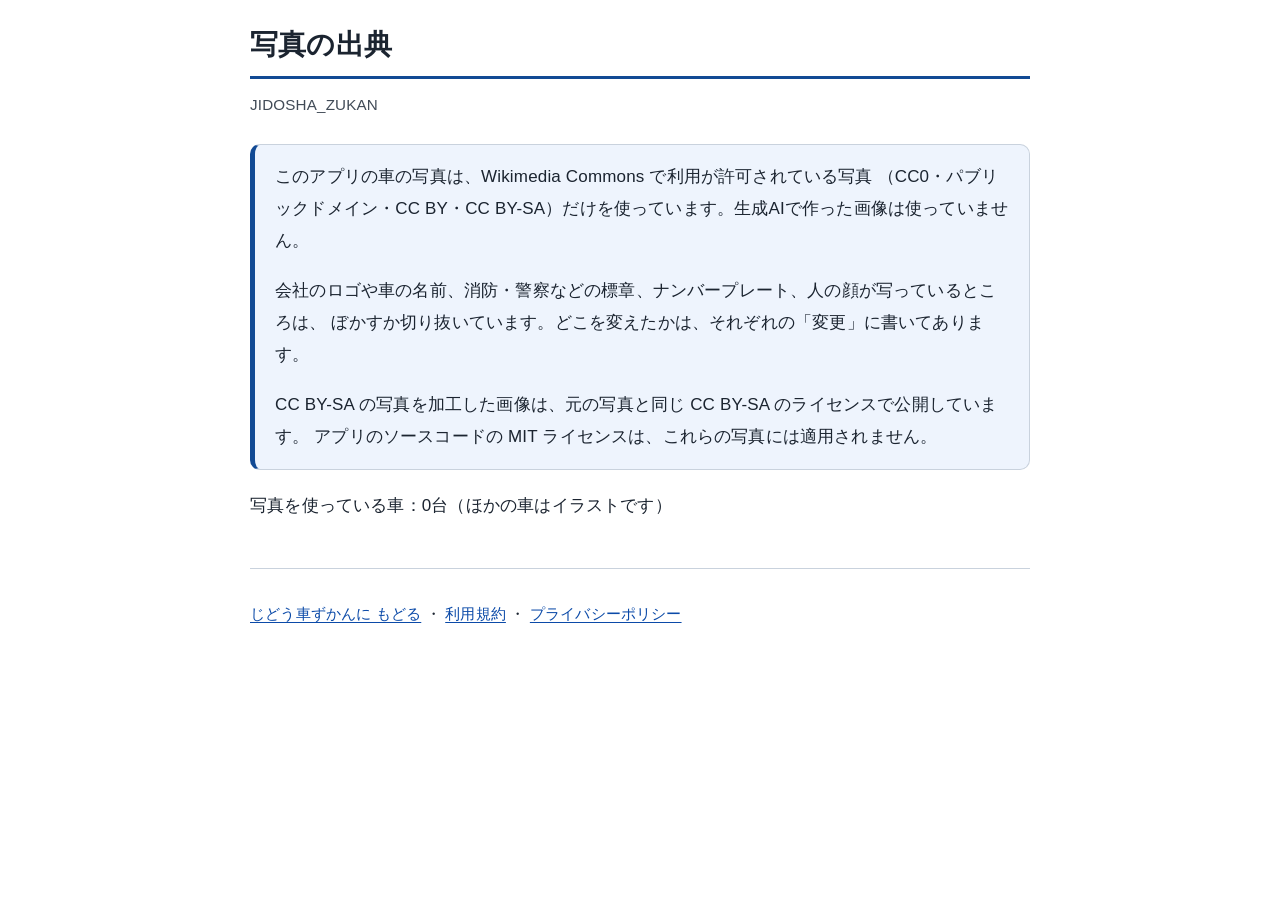
==== credits.html @ 6182a9f7 "写真の出典表示のしくみを足す（写真の差しかえは作業中） Wikimedia Commons の自由ライセンスの写真（CC0・PD・CC BY・CC BY-SA）に 置きかえるための土台。ライセンスの条" ====
<!DOCTYPE html>
<html lang="ja">

<head>
  <meta charset="UTF-8">
  <meta name="viewport" content="width=device-width, initial-scale=1.0, viewport-fit=cover">
  <title>写真の出典｜JIDOSHA_ZUKAN</title>
  <meta name="description" content="JIDOSHA_ZUKAN で使っている車の写真の、撮影者・ライセンス・元のページの一覧です。">
  <meta name="theme-color" content="#124a94">
  <link rel="canonical" href="https://jidosha-zukan.giga-school.com/credits.html">
  <style>
    :root {
      color-scheme: light dark;
      --bg: #ffffff; --surface: #f4f7fb; --surface-strong: #e8eefa;
      --text: #1b2430; --text-muted: #414b57; --accent: #124a94;
      --link: #0b4aa8; --link-visited: #5e3590; --border: #c9d2dd;
      --code-bg: #eef1f5; --callout-bg: #eef4fd;
    }
    @media (prefers-color-scheme: dark) {
      :root {
        --bg: #14171b; --surface: #1e232a; --surface-strong: #262d36;
        --text: #e8ebef; --text-muted: #aab3bd; --accent: #8ab4f8;
        --link: #9cc3fb; --link-visited: #d3b6f5; --border: #3a424c;
        --code-bg: #262d36; --callout-bg: #1c2530;
      }
    }
    * { box-sizing: border-box; }
    body {
      font-family: "Hiragino Sans", "Hiragino Kaku Gothic ProN", "Noto Sans JP",
        "Yu Gothic UI", "Meiryo", -apple-system, "Segoe UI", sans-serif;
      font-size: 1.0625rem; line-height: 1.9; letter-spacing: .01em;
      max-width: 820px; margin: 0 auto; padding: 24px 20px 48px;
      color: var(--text); background: var(--bg); -webkit-text-size-adjust: 100%;
    }
    a { color: var(--link); text-decoration: underline; text-underline-offset: .18em; }
    a:visited { color: var(--link-visited); }
    :focus-visible { outline: 3px solid var(--link); outline-offset: 2px; border-radius: 3px; }
    h1 { font-size: 1.75rem; line-height: 1.5; margin: 0 0 12px; padding-bottom: 10px; border-bottom: 3px solid var(--accent); }
    h2 { font-size: 1.25rem; line-height: 1.6; margin: 2.2em 0 .6em; color: var(--accent); }
    p, li { color: var(--text); }
    ul, ol { padding-left: 1.5em; }
    li { margin-bottom: .4em; }
    code { font-family: ui-monospace, SFMono-Regular, Menlo, Consolas, monospace; background: var(--code-bg); padding: 2px 6px; border-radius: 4px; font-size: .92em; overflow-wrap: anywhere; }
    .meta { font-size: .95rem; color: var(--text-muted); margin: 0 0 24px; }
    .callout { background: var(--callout-bg); border: 1px solid var(--border); border-left: 5px solid var(--accent); border-radius: 10px; padding: 16px 20px; margin: 20px 0; }
    .callout :first-child { margin-top: 0; } .callout :last-child { margin-bottom: 0; }
    .table-wrap { overflow-x: auto; margin: 16px 0; border: 1px solid var(--border); border-radius: 10px; }
    table { border-collapse: collapse; width: 100%; font-size: .98rem; }
    th, td { border-bottom: 1px solid var(--border); padding: 10px 14px; text-align: left; vertical-align: top; }
    thead th { background: var(--surface-strong); white-space: nowrap; }
    tbody tr:last-child th, tbody tr:last-child td { border-bottom: 0; }
    @media screen and (max-width: 600px) {
      .table-wrap { border: 0; border-radius: 0; overflow-x: visible; }
      table { display: block; } thead { display: none; }
      tbody, tbody tr, tbody th, tbody td { display: block; width: 100%; }
      tbody tr { border: 1px solid var(--border); border-radius: 10px; padding: 12px 14px; margin-bottom: 12px; }
      tbody th, tbody td { border-bottom: 0; padding: 0; }
      tbody th { margin-bottom: 6px; font-weight: 600; }
      td::before { content: attr(data-label); display: block; font-size: .85em; font-weight: 600; color: var(--text-muted); margin-bottom: 2px; }
    }
    .credits { list-style: none; padding: 0; }
    .credits li { display: grid; grid-template-columns: 200px 1fr; gap: 16px; align-items: start;
      border: 1px solid var(--border); border-radius: 12px; padding: 12px; margin-bottom: 14px; background: var(--surface); }
    .credits img { width: 200px; height: 150px; object-fit: contain; background: #fff; border-radius: 8px; display: block; }
    .credits h2 { margin: 0 0 4px; font-size: 1.1rem; }
    .credits dl { margin: 0; display: grid; grid-template-columns: auto 1fr; gap: 2px 12px; font-size: .95rem; }
    .credits dt { color: var(--text-muted); font-weight: 600; }
    .credits dd { margin: 0; overflow-wrap: anywhere; }
    @media (max-width: 600px) { .credits li { grid-template-columns: 1fr; } .credits img { width: 100%; height: 180px; } }
    footer { margin-top: 3em; padding-top: 16px; border-top: 1px solid var(--border); font-size: .95rem; color: var(--text-muted); }
    @media (max-width: 480px) { body { padding: 16px 14px 40px; } h1 { font-size: 1.5rem; } }
    @media print {
      :root { --bg:#fff; --surface:#fff; --surface-strong:#fff; --text:#000; --text-muted:#333; --accent:#000; --link:#000; --link-visited:#000; --border:#999; --code-bg:#fff; --callout-bg:#fff; }
      body { max-width: none; font-size: 10.5pt; }
    }
  </style>
</head>

<body>
  <main>
    <h1>写真の出典</h1>
    <p class="meta">JIDOSHA_ZUKAN</p>

    <div class="callout">
      <p>このアプリの車の写真は、Wikimedia Commons で利用が許可されている写真
        （CC0・パブリックドメイン・CC BY・CC BY-SA）だけを使っています。生成AIで作った画像は使っていません。</p>
      <p>会社のロゴや車の名前、消防・警察などの標章、ナンバープレート、人の顔が写っているところは、
        ぼかすか切り抜いています。どこを変えたかは、それぞれの「変更」に書いてあります。</p>
      <p>CC BY-SA の写真を加工した画像は、元の写真と同じ CC BY-SA のライセンスで公開しています。
        アプリのソースコードの MIT ライセンスは、これらの写真には適用されません。</p>
    </div>

    <p id="count"></p>
    <ul class="credits" id="list"></ul>
    <noscript><p>一覧を表示するには JavaScript を有効にしてください。出典は <code>photo-credits.js</code> にも書いてあります。</p></noscript>

    <footer>
      <p><a href="./">じどう車ずかんに もどる</a> ・ <a href="terms.html">利用規約</a> ・ <a href="privacy.html">プライバシーポリシー</a></p>
    </footer>
  </main>

  <script src="cars-data.js"></script>
  <script src="photo-credits.js"></script>
  <script>
    (function () {
      'use strict';
      var cars = window.carsData || [], cr = window.photoCredits || {};
      function esc(t) {
        return String(t == null ? '' : t).replace(/[&<>"]/g, function (c) {
          return { '&': '&amp;', '<': '&lt;', '>': '&gt;', '"': '&quot;' }[c];
        });
      }
      function link(href, text) {
        return href ? '<a href="' + esc(href) + '" target="_blank" rel="noopener noreferrer">' + esc(text) + '</a>' : esc(text);
      }
      var rows = cars.filter(function (c) { return c.photo && cr[c.id]; }).map(function (c) {
        var p = cr[c.id];
        return '<li><img src="' + esc(c.photo) + '" alt="" loading="lazy" decoding="async">' +
          '<div><h2>' + c.name + '</h2><dl>' +
          '<dt>元の写真</dt><dd>' + link(p.source, p.title) + '</dd>' +
          '<dt>撮影者</dt><dd>' + esc(p.author) + '</dd>' +
          '<dt>ライセンス</dt><dd>' + link(p.licenseUrl, p.license) + '</dd>' +
          '<dt>変更</dt><dd>' + esc(p.changes || 'なし') + '</dd>' +
          '</dl></div></li>';
      });
      document.getElementById('list').innerHTML = rows.join('');
      document.getElementById('count').textContent =
        '写真を使っている車：' + rows.length + '台（ほかの車はイラストです）';
    })();
  </script>
</body>

</html>
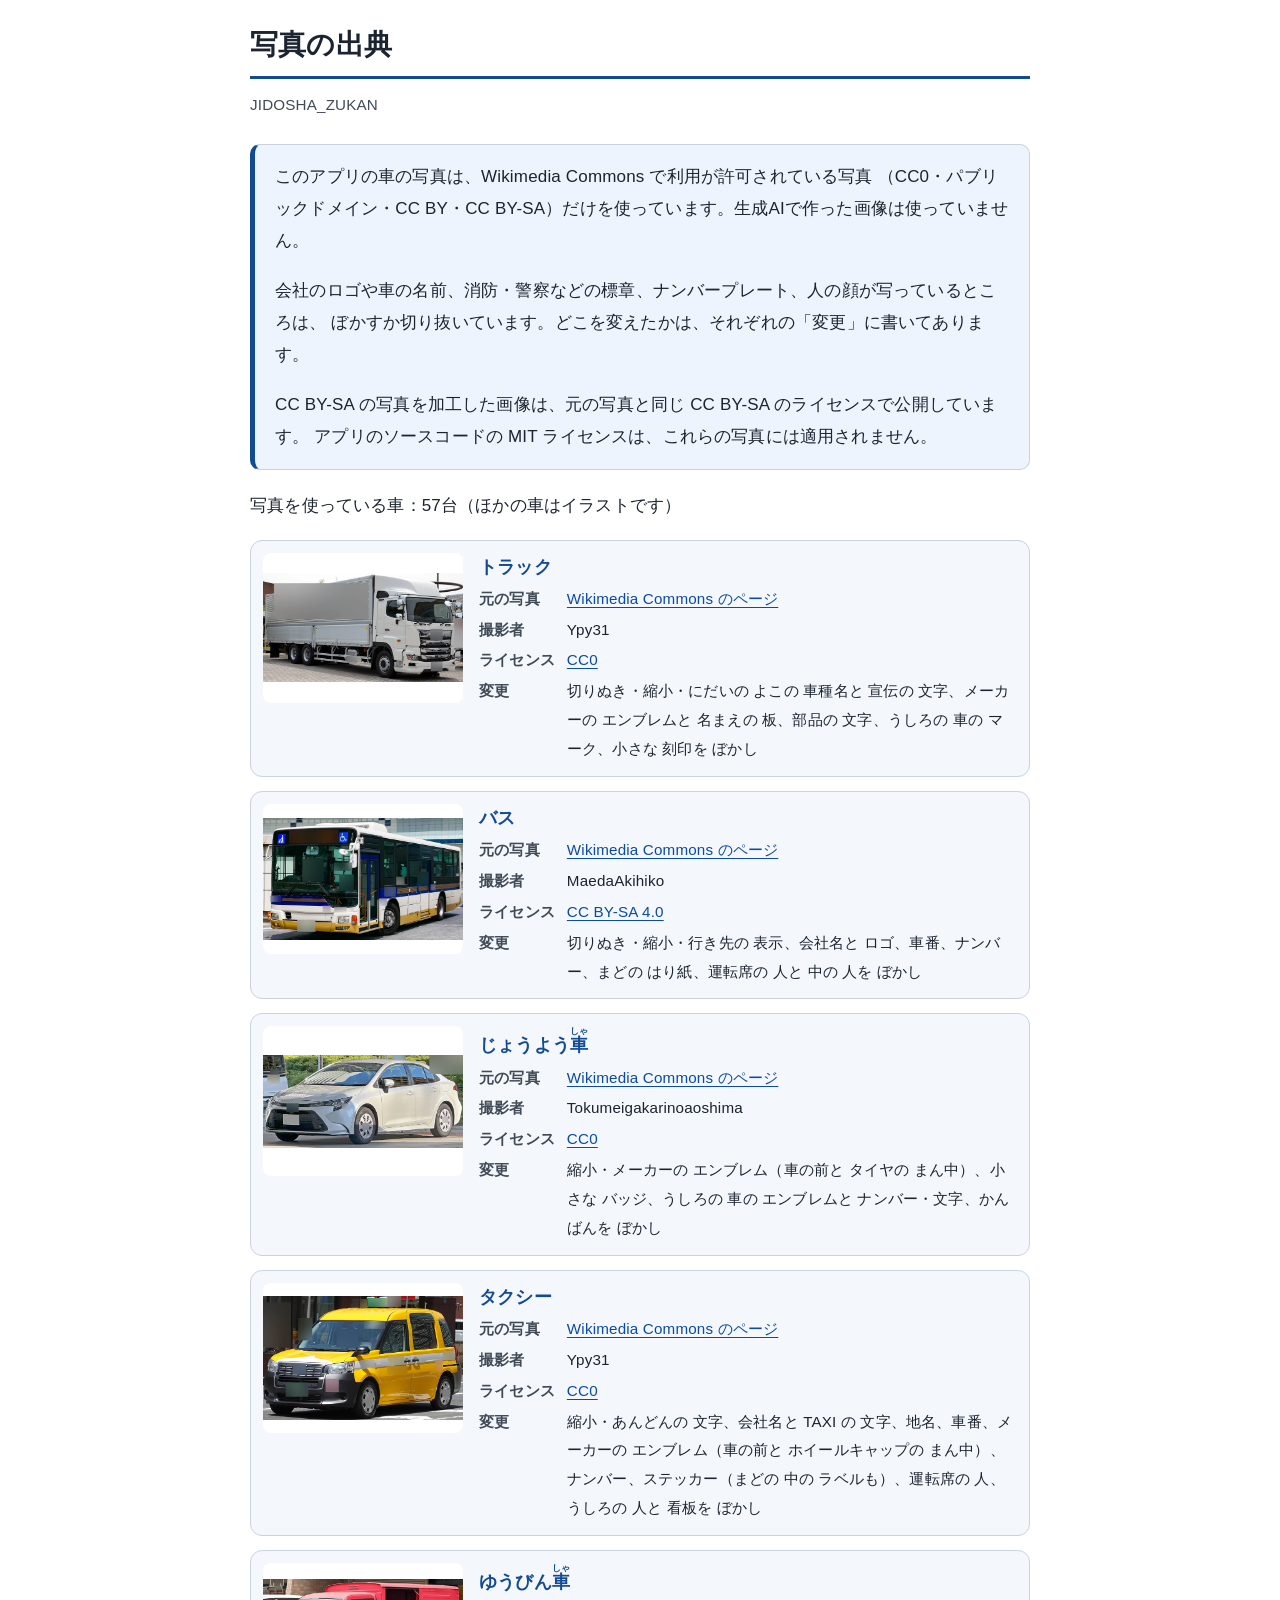
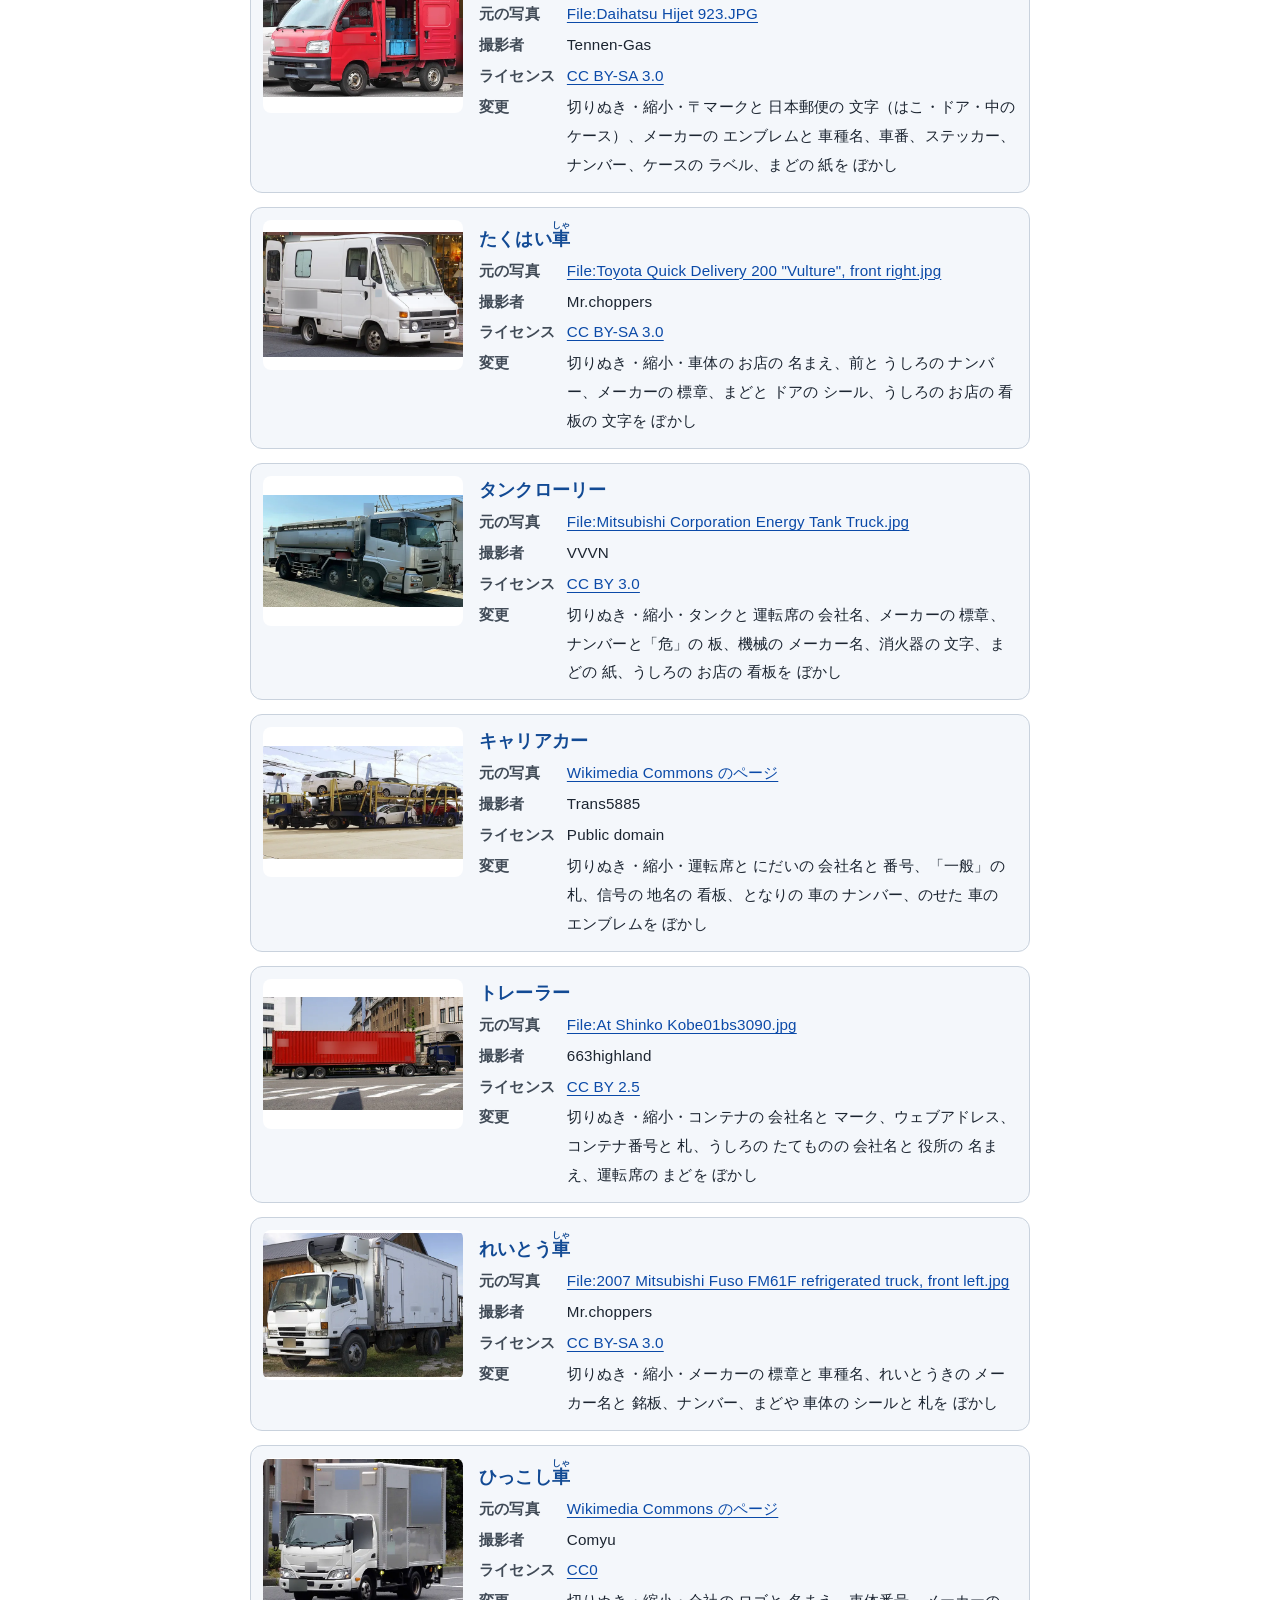
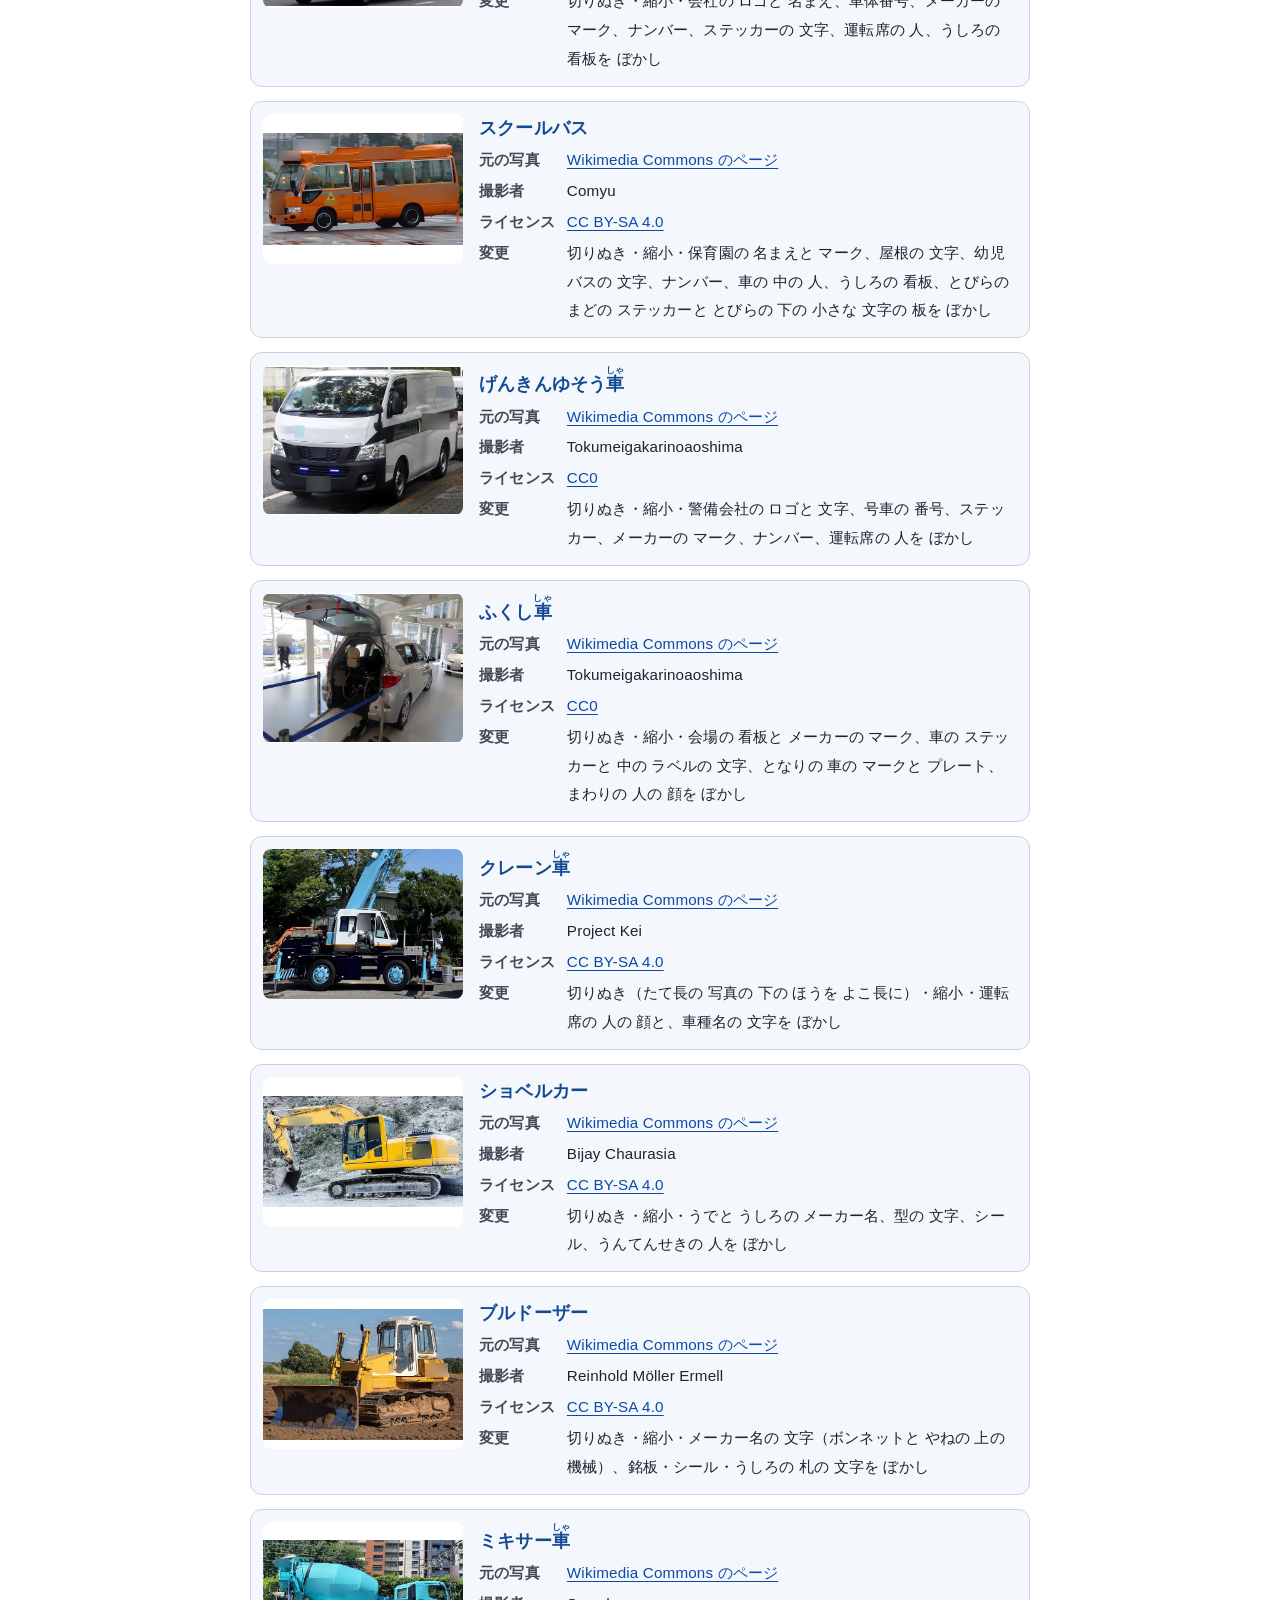
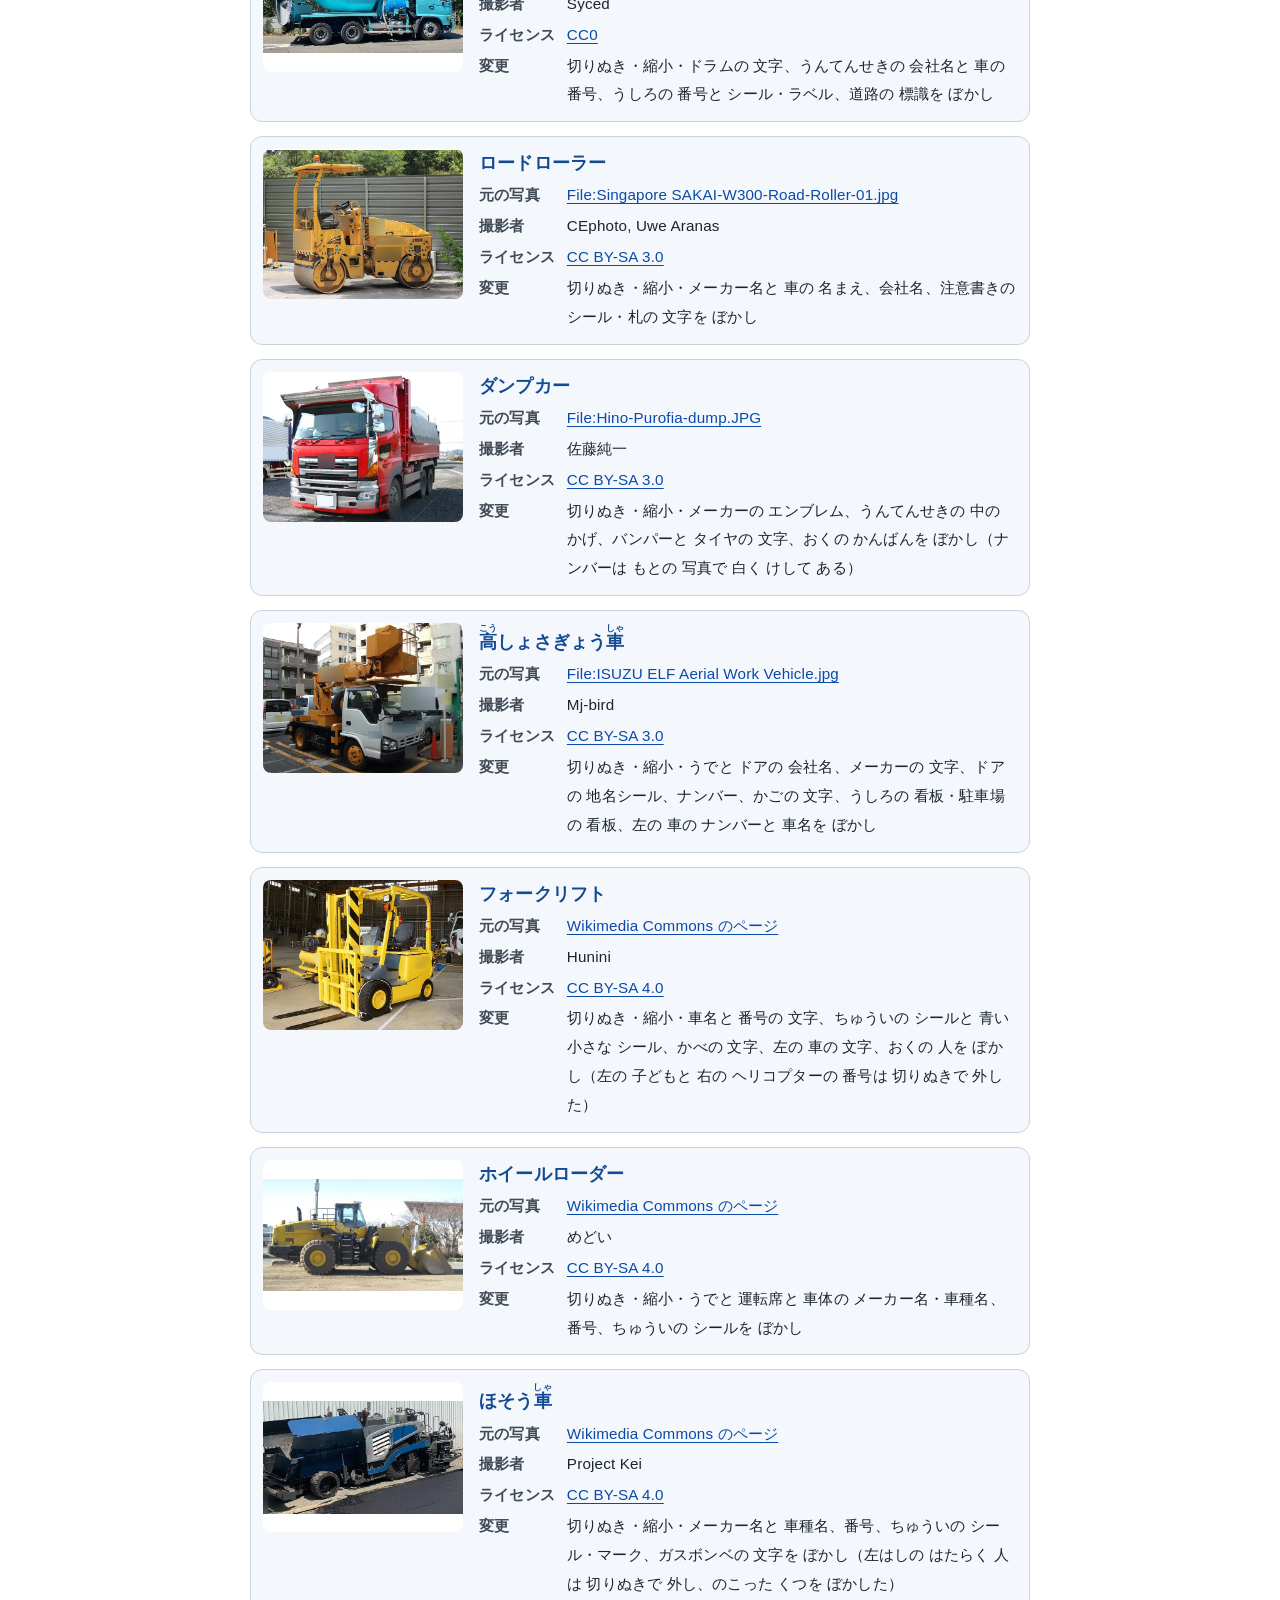
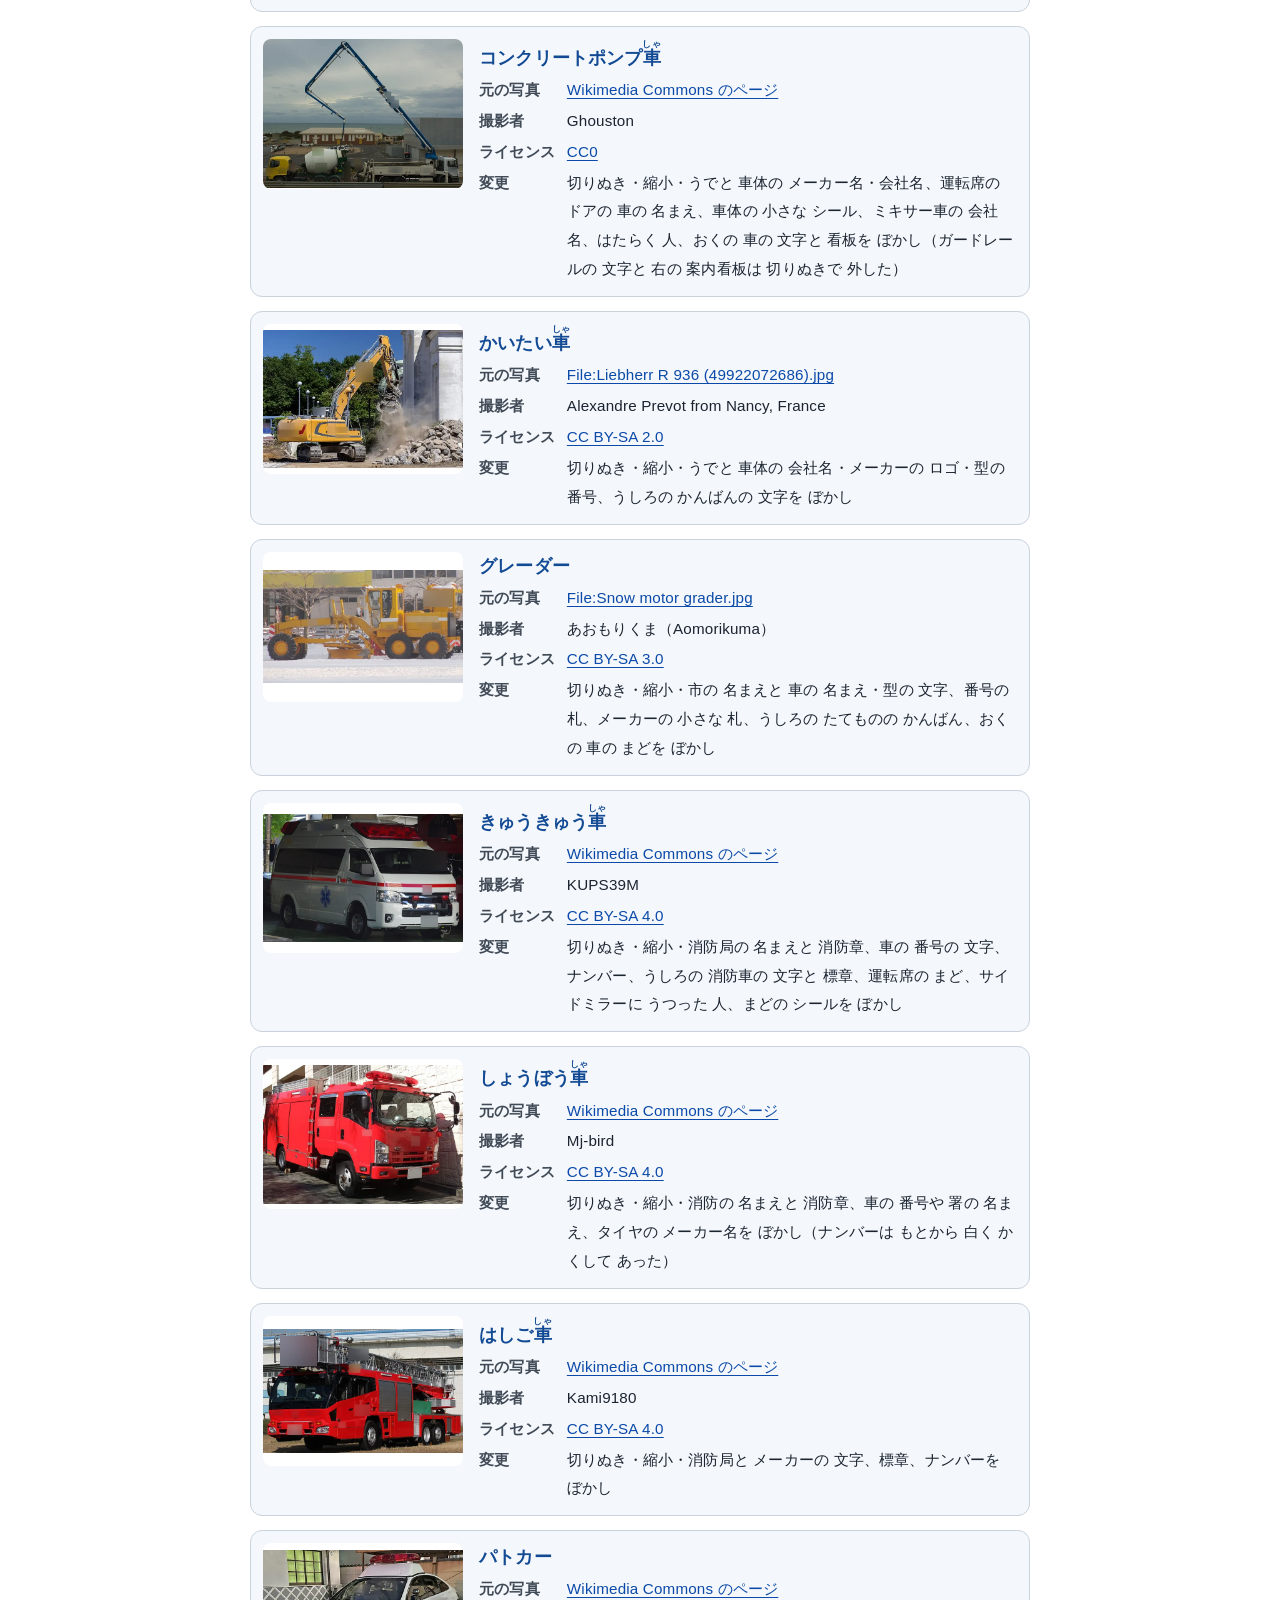
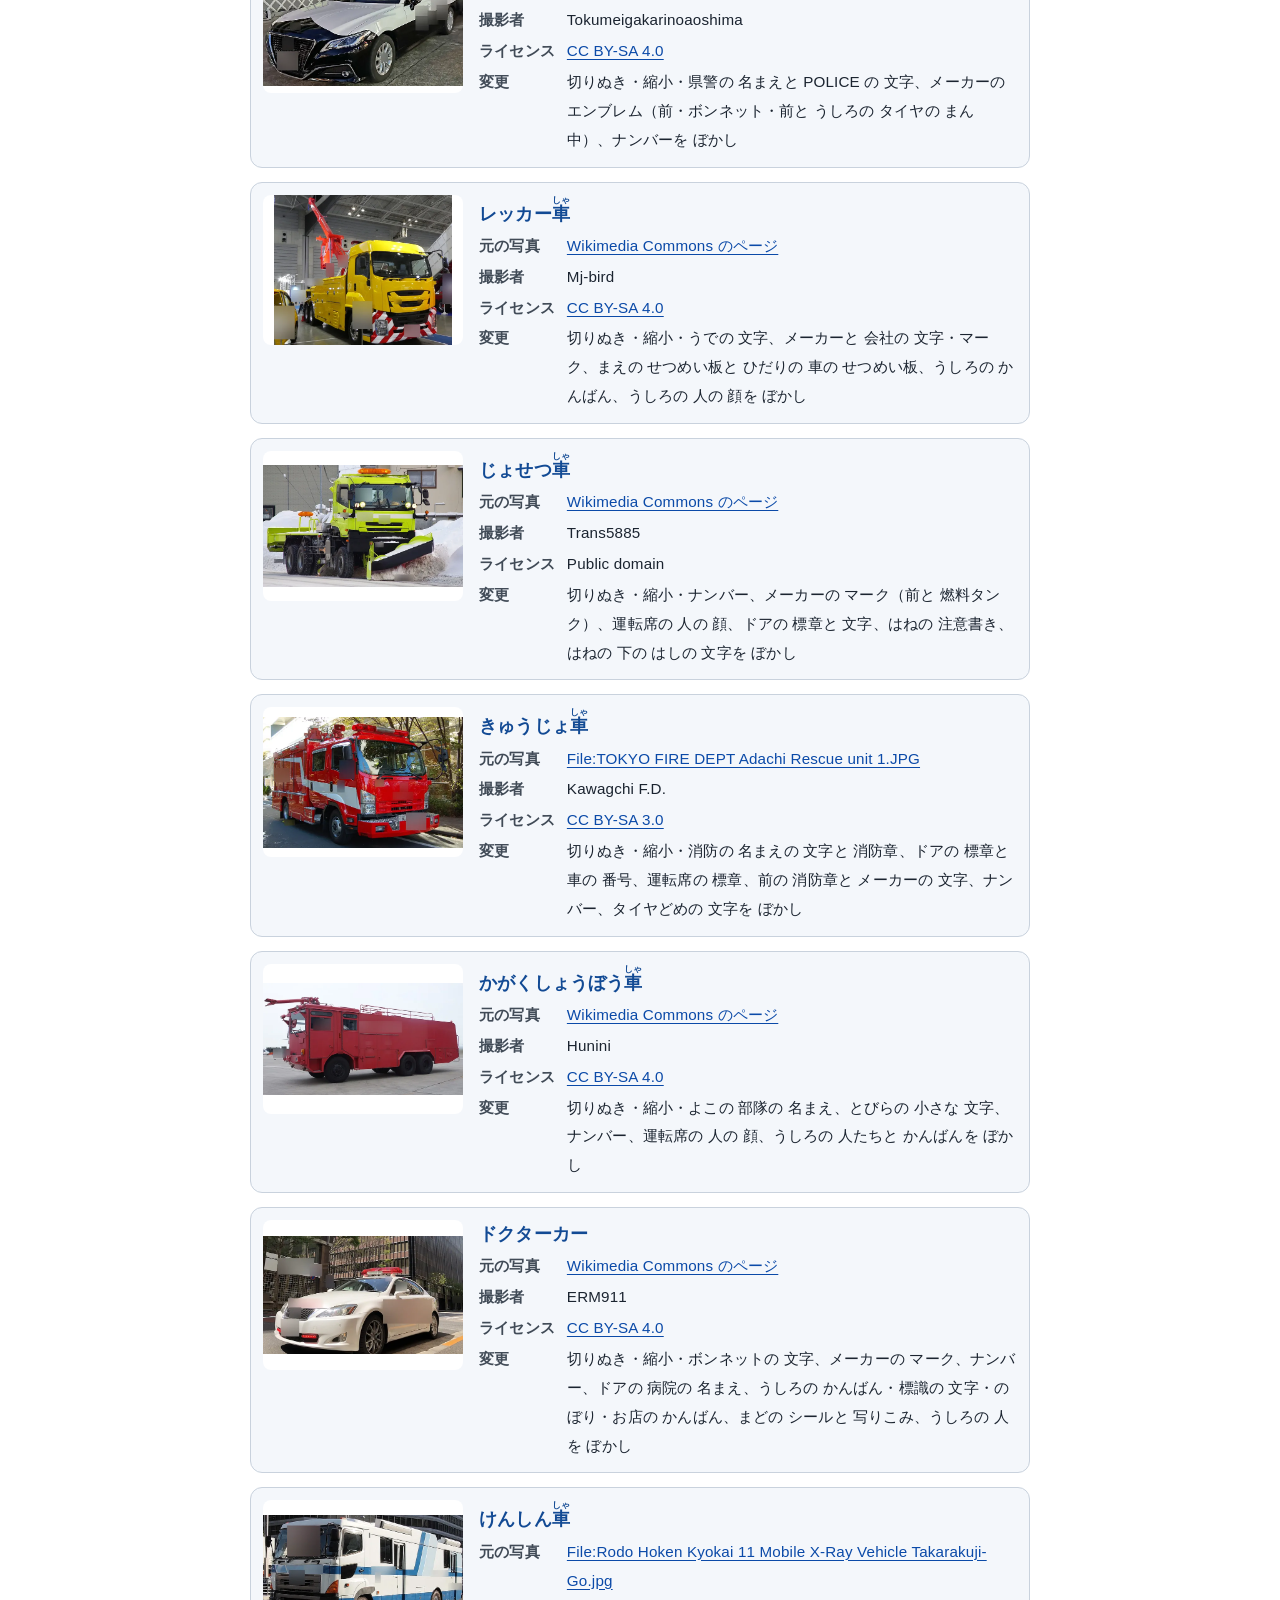
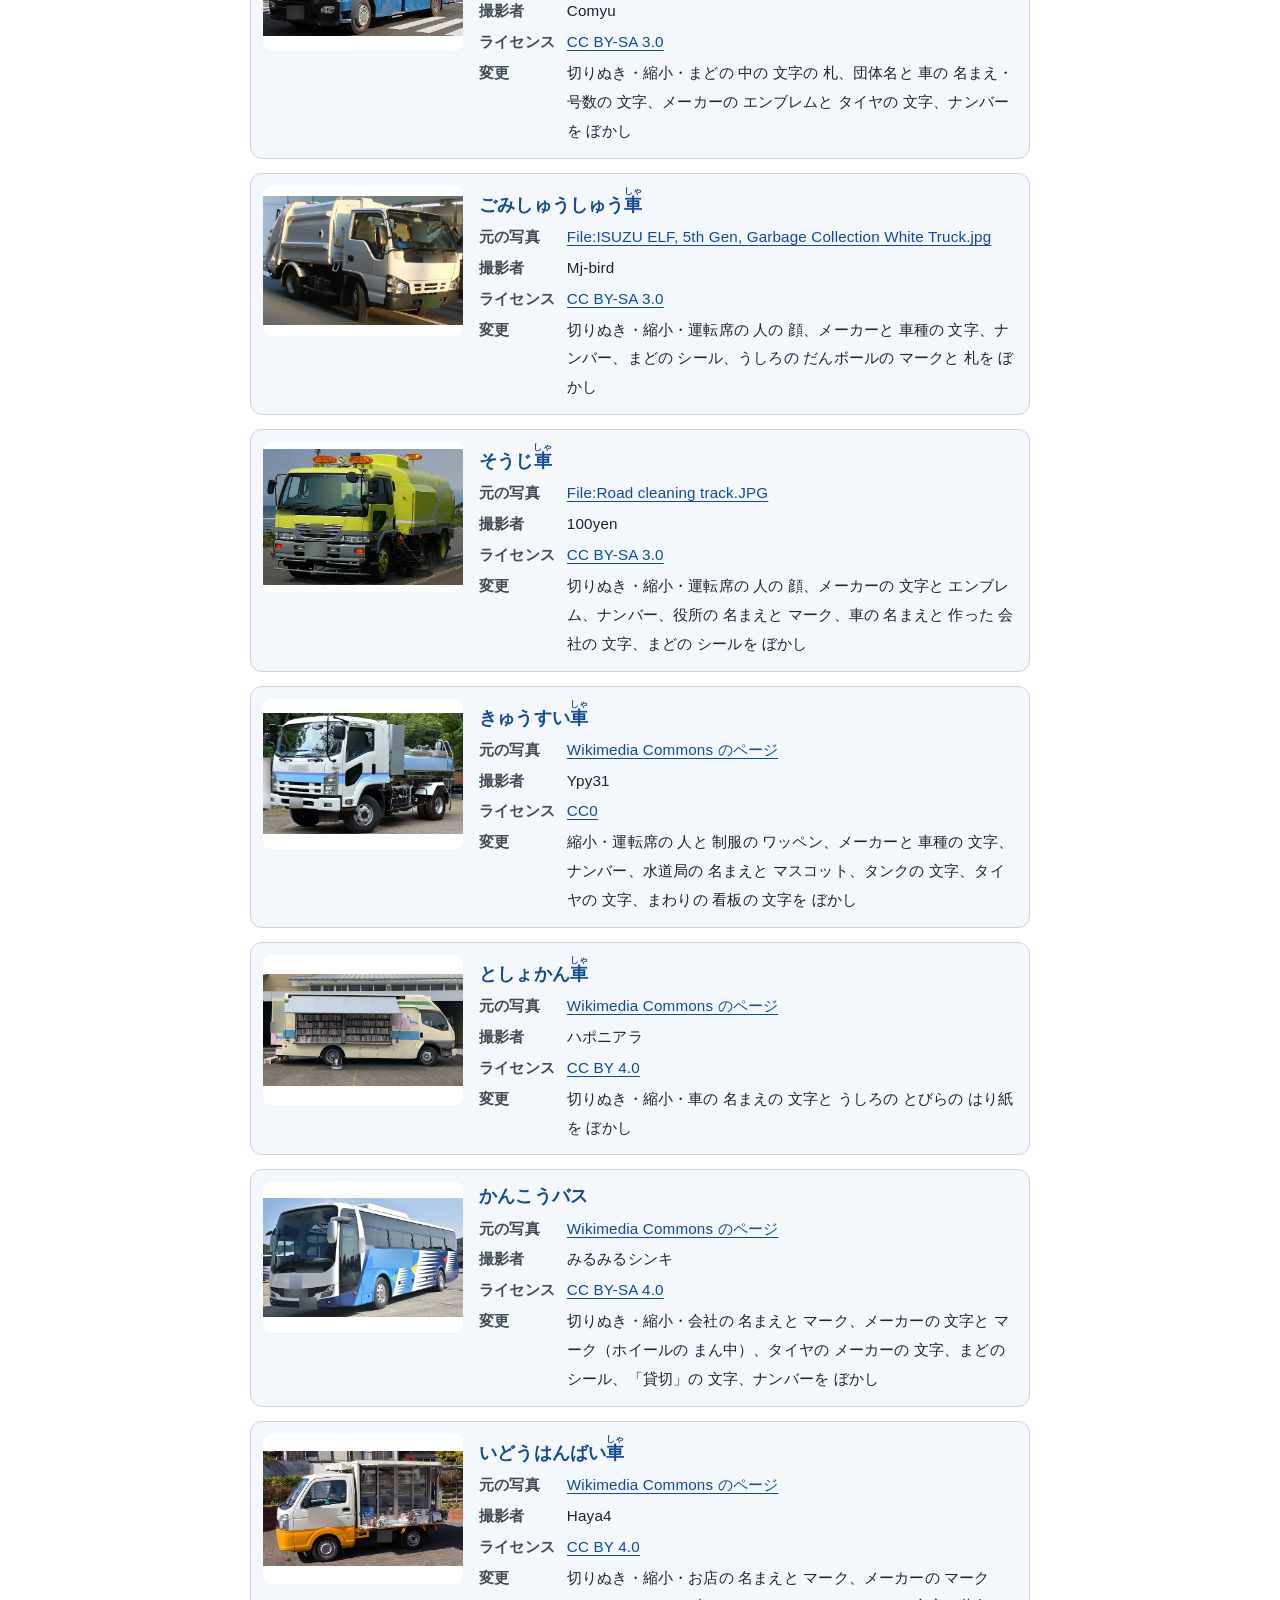
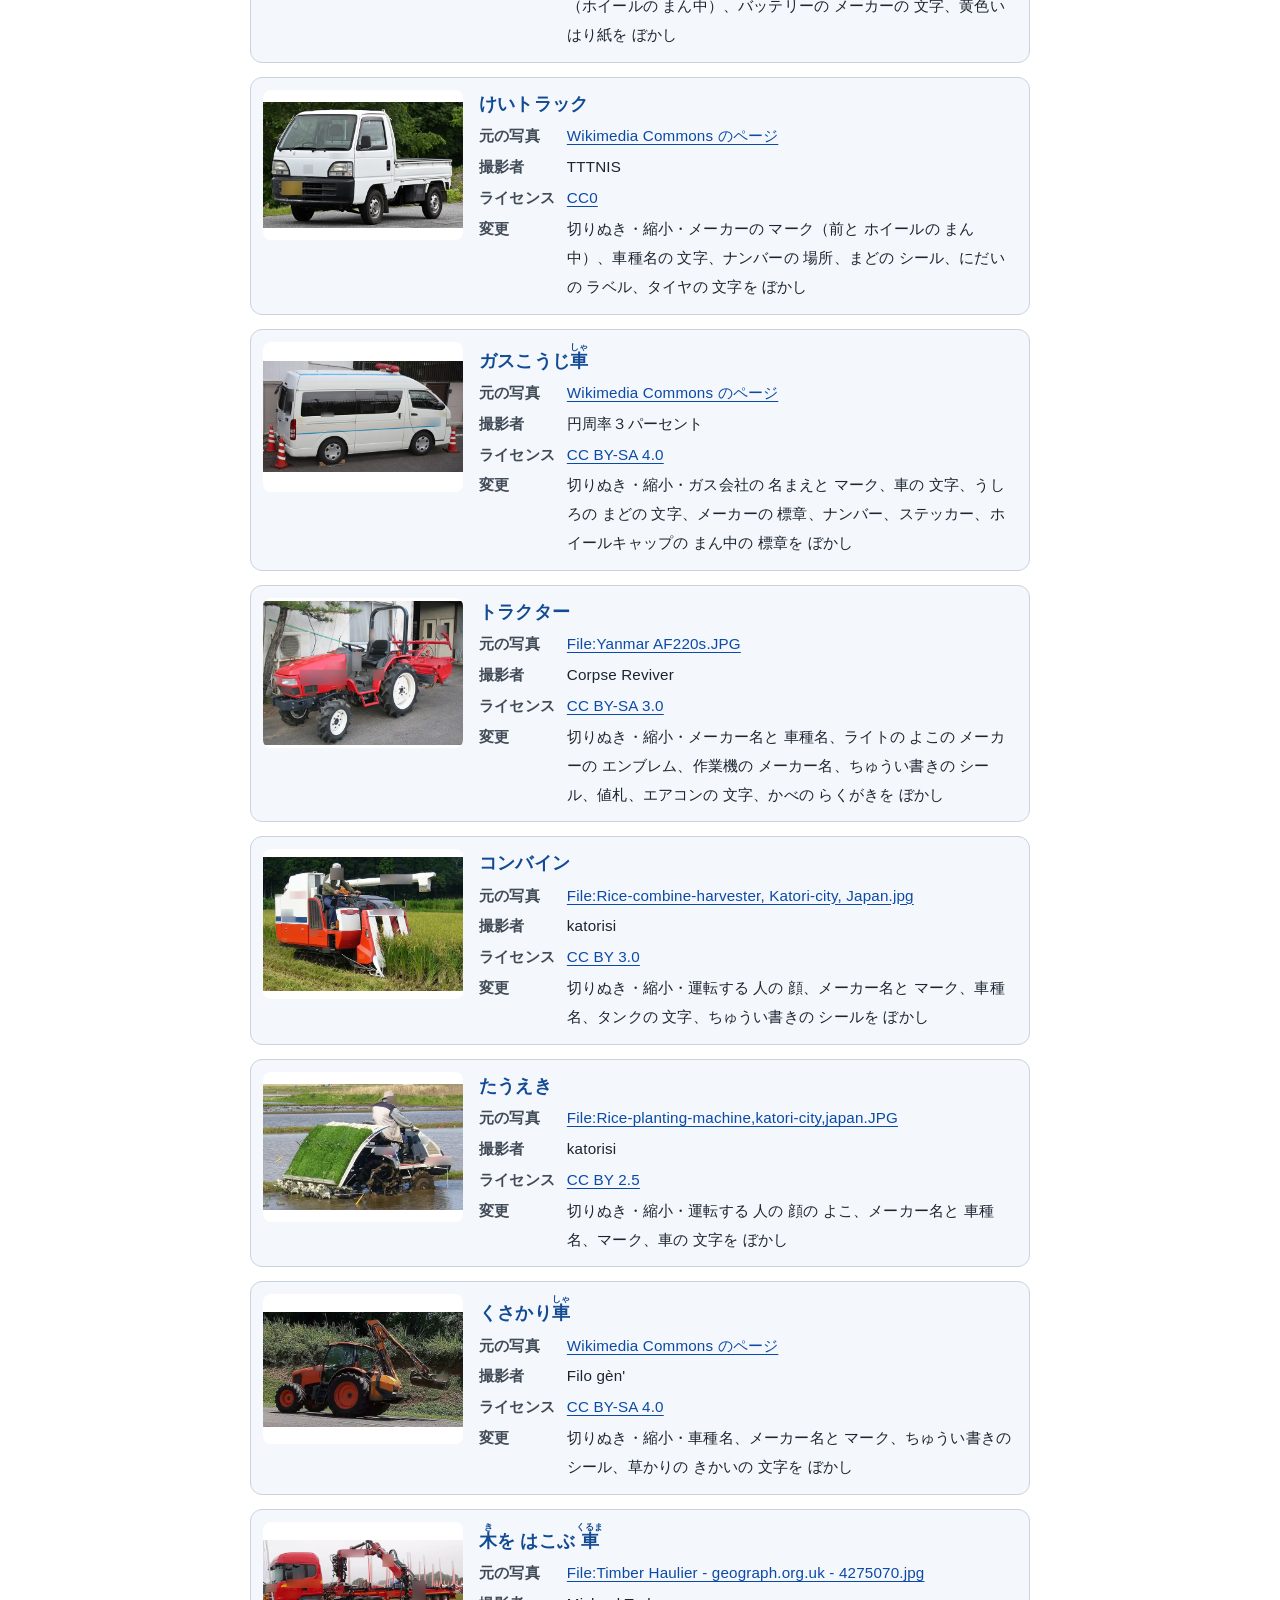
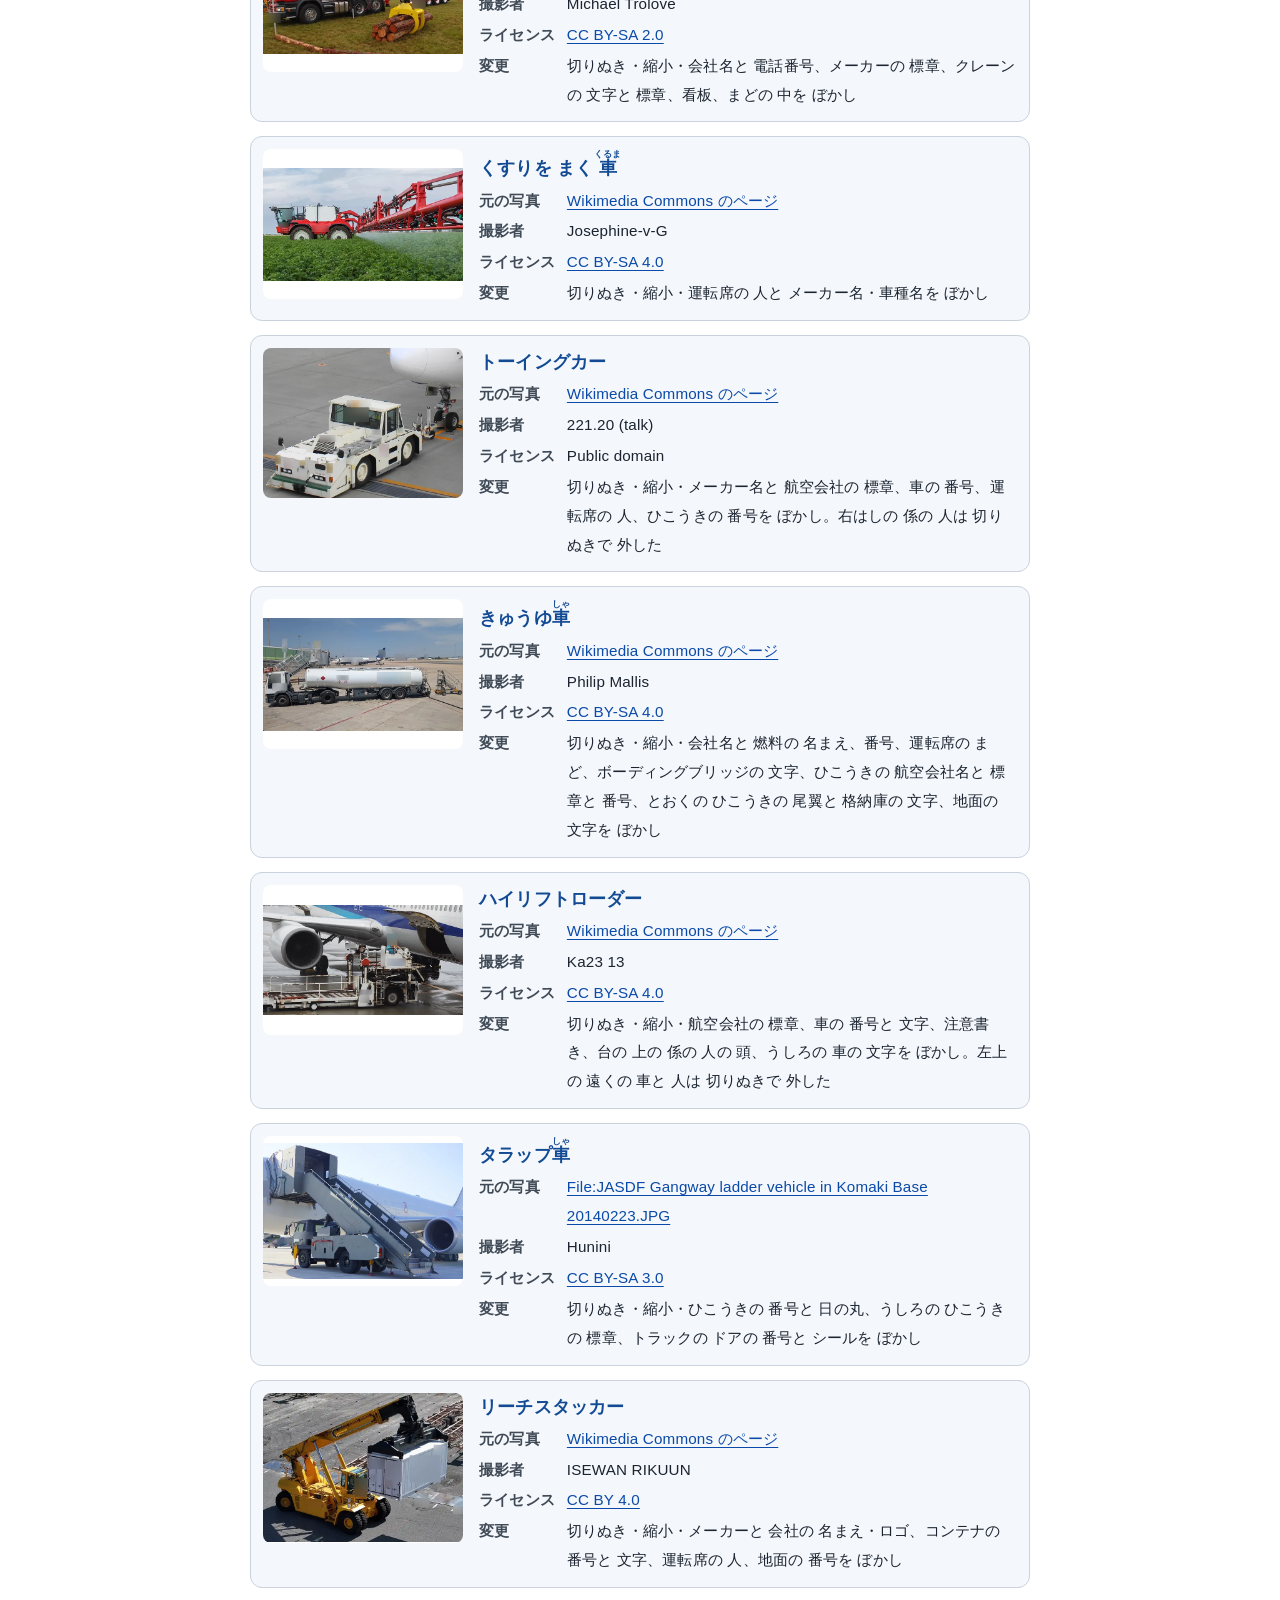
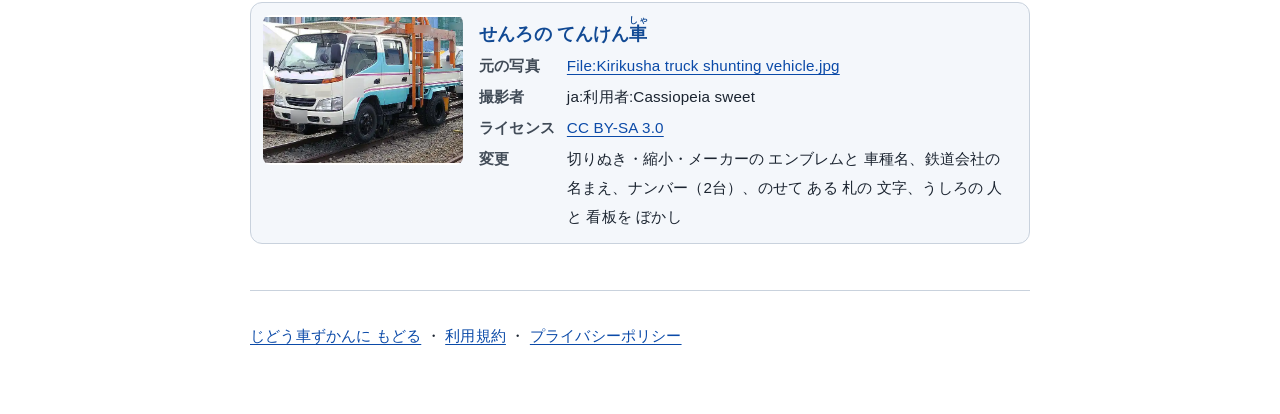
==== commit 6381b228: "写真: 57台を Wikimedia Commons の本物の写真にし、出典を組みこむ - cars-data.js の photo を 57台ぶん assets/<id>.webp に。けんけつ車（" ====
--- a/credits.html
+++ b/credits.html
@@ -113,11 +113,17 @@
       function link(href, text) {
         return href ? '<a href="' + esc(href) + '" target="_blank" rel="noopener noreferrer">' + esc(text) + '</a>' : esc(text);
       }
+      function needTitle(lic) {
+        var m = /CC BY(?:-SA)? (\d(?:\.\d)?)/.exec(lic || '');
+        return !!m && parseFloat(m[1]) < 4;
+      }
       var rows = cars.filter(function (c) { return c.photo && cr[c.id]; }).map(function (c) {
         var p = cr[c.id];
         return '<li><img src="' + esc(c.photo) + '" alt="" loading="lazy" decoding="async">' +
           '<div><h2>' + c.name + '</h2><dl>' +
-          '<dt>元の写真</dt><dd>' + link(p.source, p.title) + '</dd>' +
+          /* 題名の表示は CC BY / BY-SA の 3.0 以前だけが条件にしている。それ以外は、
+             ファイル名に会社名や施設名が入っていることがあるので、題名は出さずリンクだけにする */
+          '<dt>元の写真</dt><dd>' + link(p.source, needTitle(p.license) ? p.title : 'Wikimedia Commons のページ') + '</dd>' +
           '<dt>撮影者</dt><dd>' + esc(p.author) + '</dd>' +
           '<dt>ライセンス</dt><dd>' + link(p.licenseUrl, p.license) + '</dd>' +
           '<dt>変更</dt><dd>' + esc(p.changes || 'なし') + '</dd>' +
